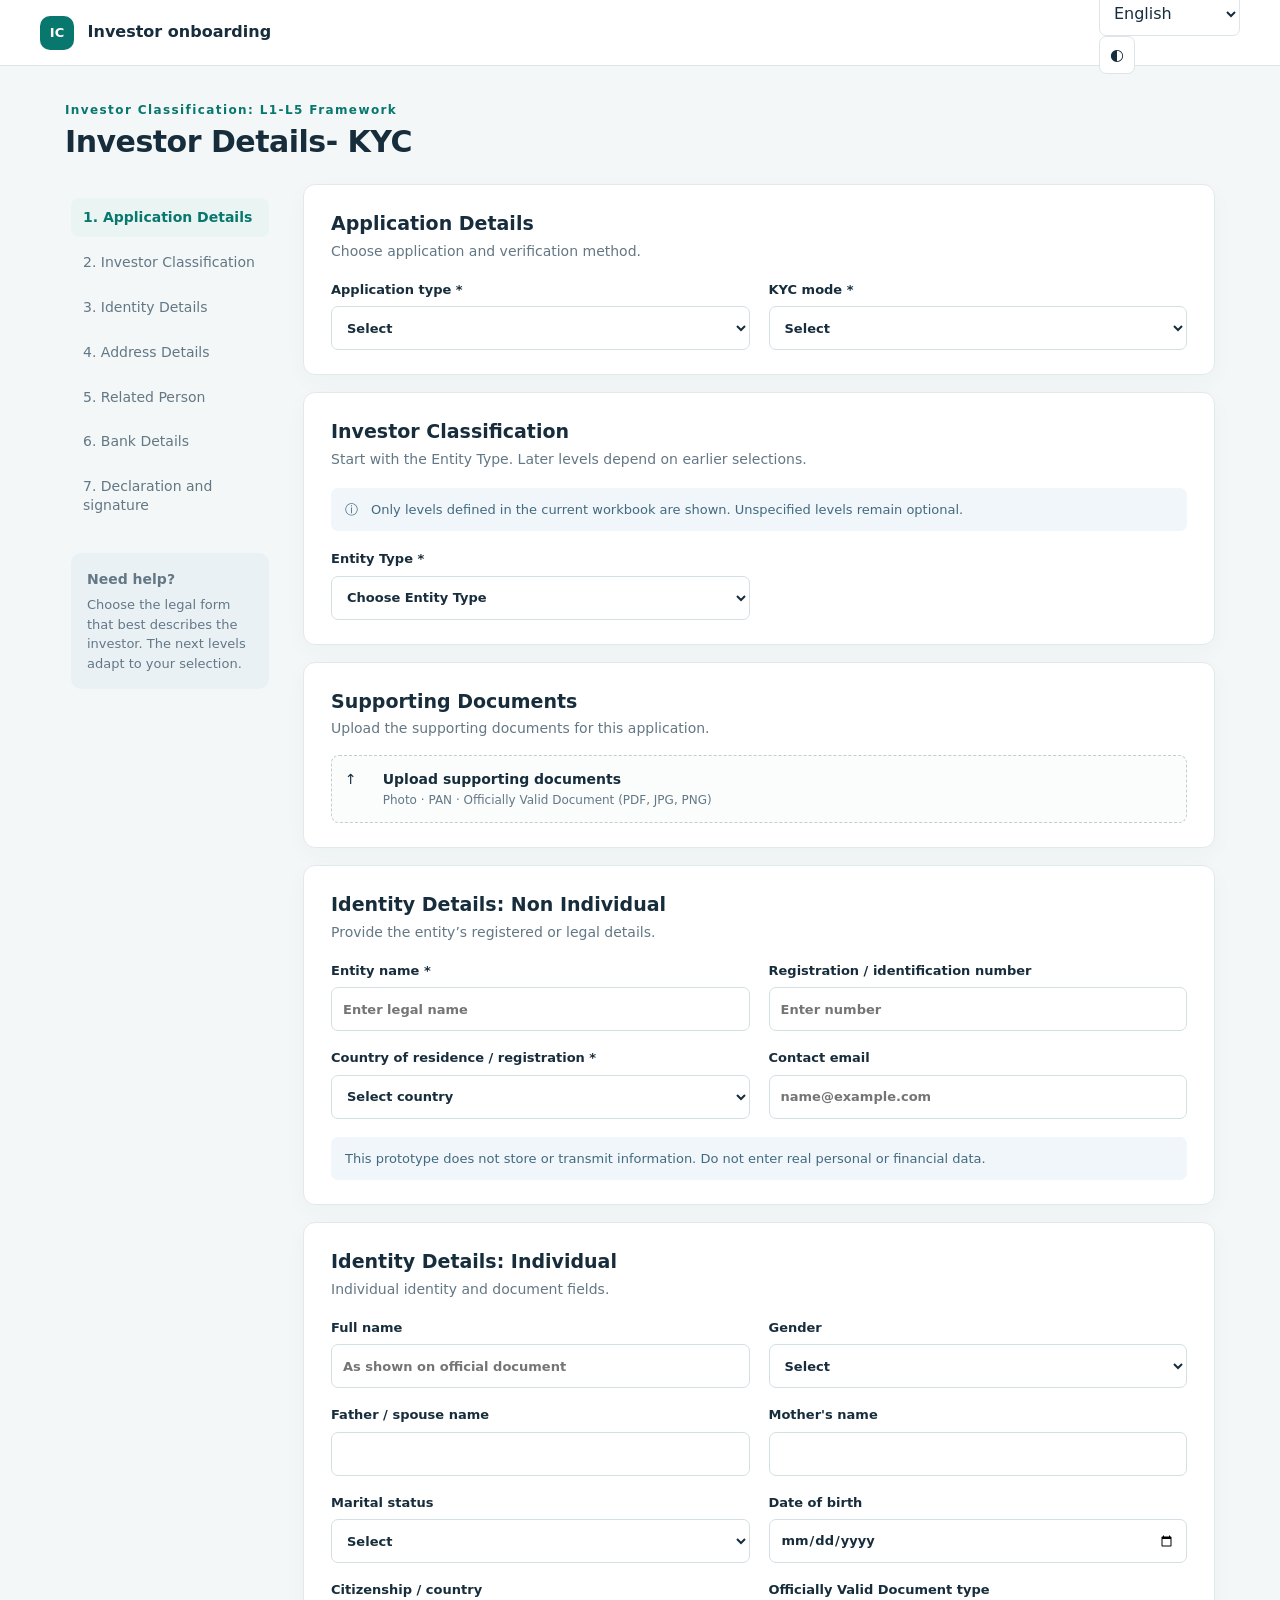
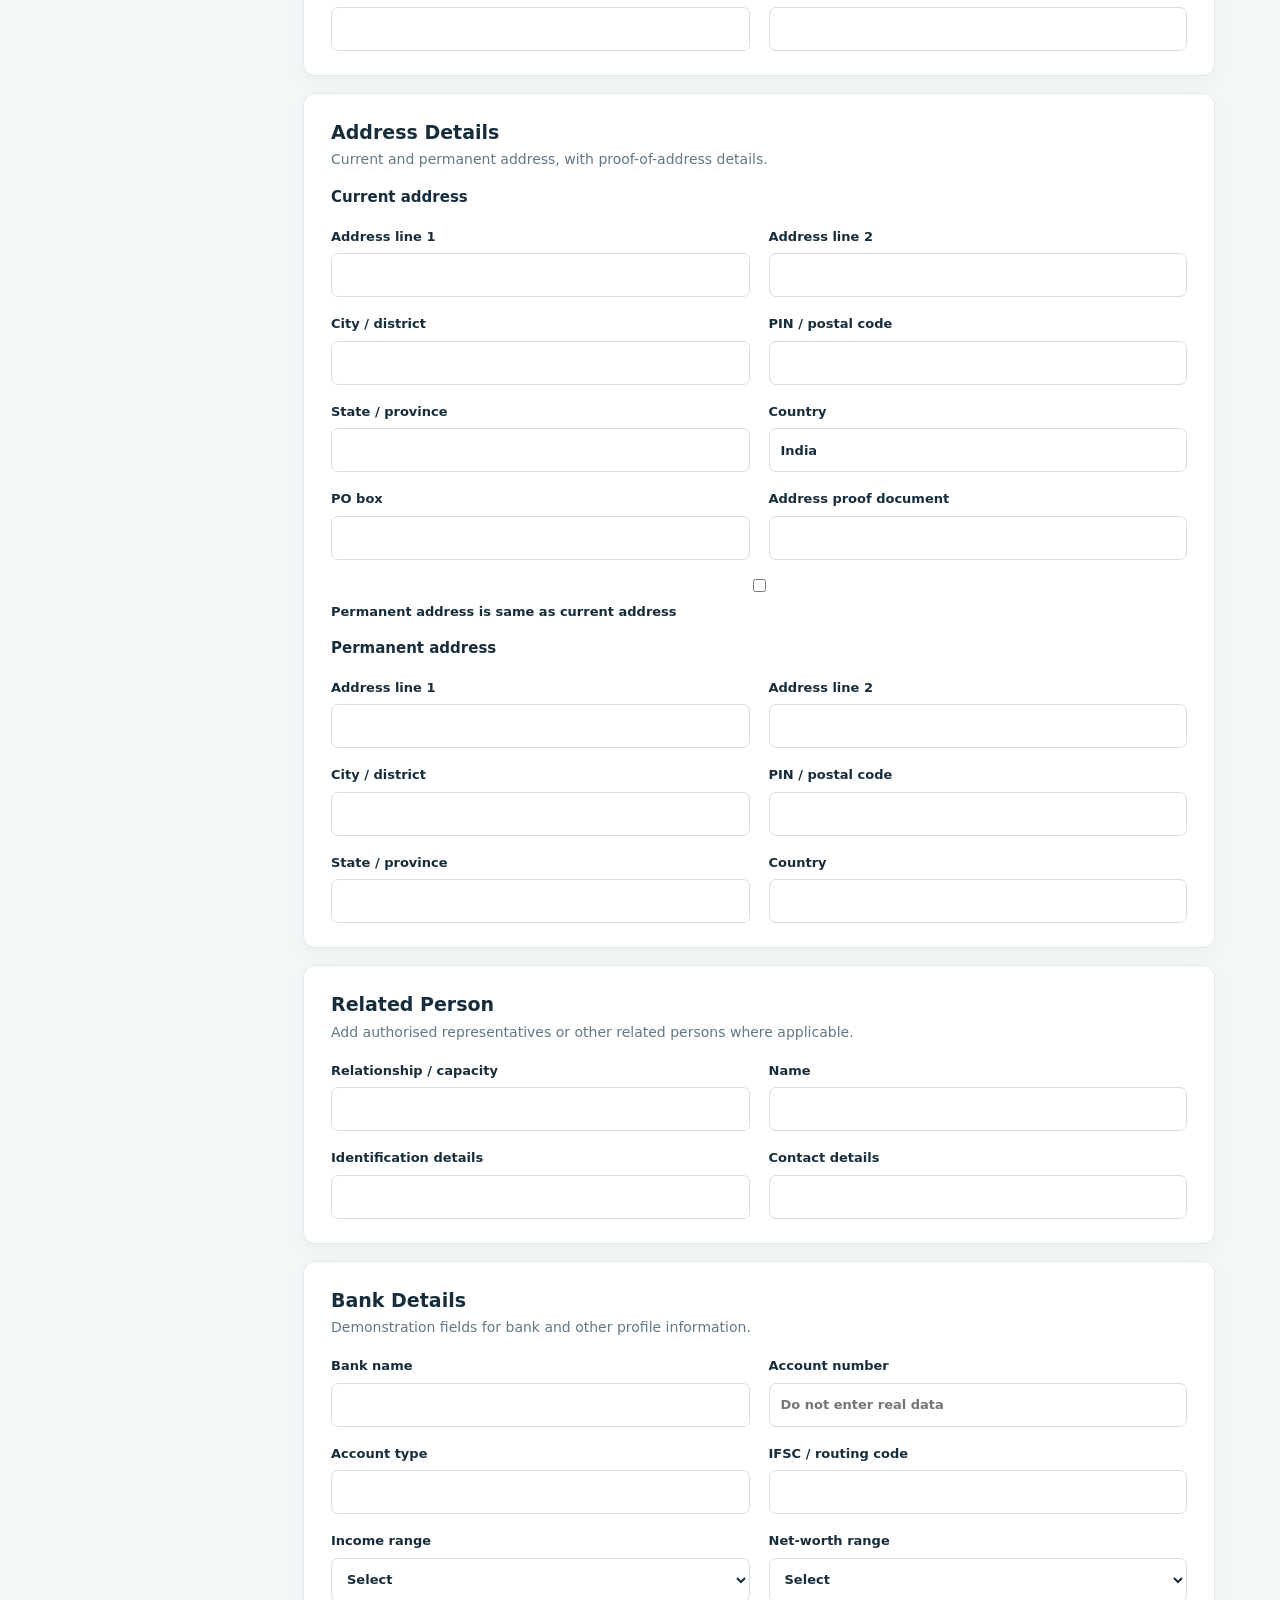
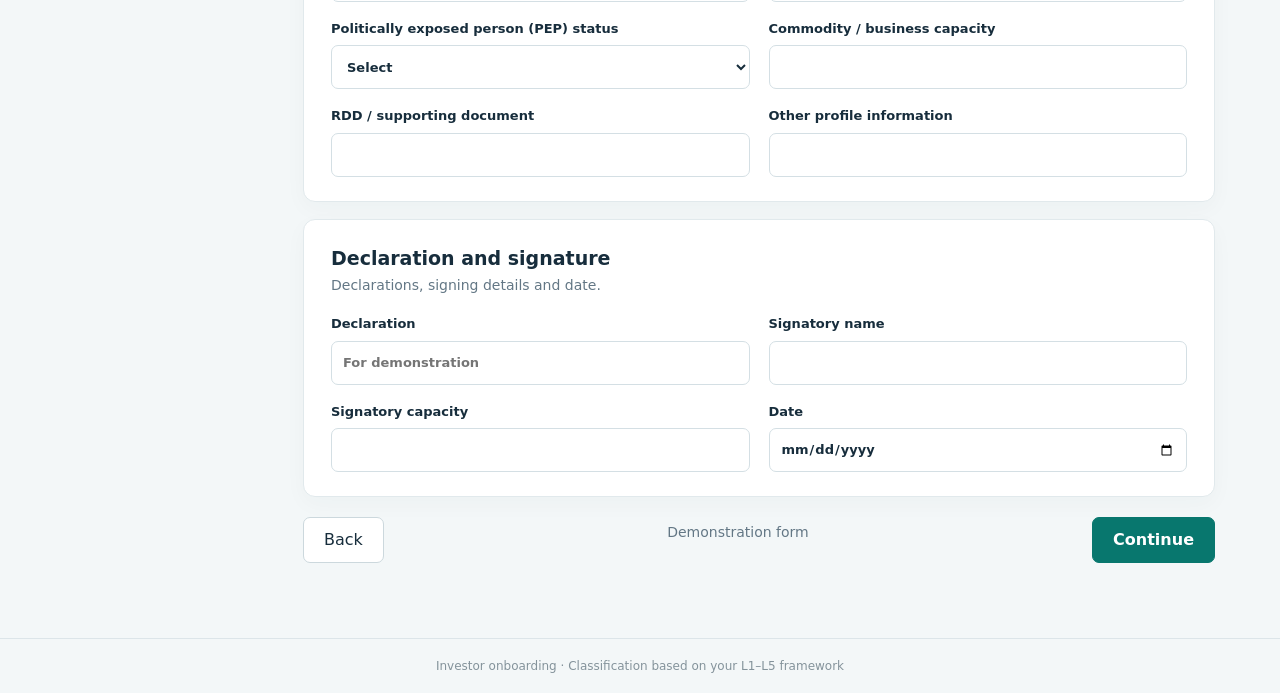
==== investor-classification-form-source/index.html @ a8db3fb0 "Add investor classification form" ====
<!doctype html>
<html lang="en"><head><meta charset="utf-8"><meta name="viewport" content="width=device-width,initial-scale=1"><title>Investor onboarding</title><link rel="stylesheet" href="style.css"></head>
<body><header><b><i>IC</i> Investor onboarding</b><span><select aria-label="Language"><option>English</option><option>Hindi</option></select> <button id="theme">◐</button></span></header><main><p class="eyebrow">Investor Classification: L1-L5 Framework</p><h1>Investor Details- KYC</h1><div class="layout"><aside><nav aria-label="Form sections"><a href="#application-details" class="chosen">1. Application Details</a><a href="#investor-classification">2. Investor Classification</a><a href="#identity-details">3. Identity Details</a><a href="#address-details">4. Address Details</a><a href="#related-person">5. Related Person</a><a href="#bank-details">6. Bank Details</a><a href="#declaration">7. Declaration and signature</a></nav><div class="help"><b>Need help?</b><p>Choose the legal form that best describes the investor. The next levels adapt to your selection.</p></div></aside>
<form id="form"><section id="application-details"><h2>Application Details</h2><p class="muted">Choose application and verification method.</p><div class="grid"><label>Application type *<select required><option value="">Select</option><option>New registration</option><option>Update</option><option>Re-KYC</option></select></label><label>KYC mode *<select required><option value="">Select</option><option>Digital KYC</option><option>Physical KYC</option><option>Video KYC</option></select></label></div></section>
<section id="investor-classification"><h2>Investor Classification</h2><p class="muted">Start with the Entity Type. Later levels depend on earlier selections.</p><div class="notice">ⓘ　Only levels defined in the current workbook are shown. Unspecified levels remain optional.</div><div id="levels" class="grid"></div><div id="note" class="note hidden"></div><div id="extra" class="extra hidden"><h3>Additional information <small>Captured outside the L1–L5 classification</small></h3><div id="extras" class="grid"></div></div></section>
<section id="additional-information"><h2>Supporting Documents</h2><p class="muted">Upload the supporting documents for this application.</p><div class="upload">↑　<b>Upload supporting documents</b><span>Photo · PAN · Officially Valid Document (PDF, JPG, PNG)</span><input type="file" multiple aria-label="Upload supporting documents"></div></section>
<section id="identity-details"><h2>Identity Details: Non Individual</h2><p class="muted">Provide the entity’s registered or legal details.</p><div class="grid"><label>Entity name *<input required placeholder="Enter legal name"></label><label>Registration / identification number<input placeholder="Enter number"></label><label>Country of residence / registration *<select required><option value="">Select country</option><option>India</option><option>Other</option></select></label><label>Contact email<input type="email" placeholder="name@example.com"></label></div><div class="notice">This prototype does not store or transmit information. Do not enter real personal or financial data.</div></section>
<section id="identity-individual"><h2>Identity Details: Individual</h2><p class="muted">Individual identity and document fields.</p><div class="grid"><label>Full name<input placeholder="As shown on official document"></label><label>Gender<select><option>Select</option><option>Female</option><option>Male</option><option>Other</option></select></label><label>Father / spouse name<input></label><label>Mother's name<input></label><label>Marital status<select><option>Select</option><option>Single</option><option>Married</option><option>Other</option></select></label><label>Date of birth<input type="date"></label><label>Citizenship / country<input></label><label>Officially Valid Document type<input></label></div></section>
<section id="address-details"><h2>Address Details</h2><p class="muted">Current and permanent address, with proof-of-address details.</p><h3>Current address</h3><div class="grid"><label>Address line 1<input></label><label>Address line 2<input></label><label>City / district<input></label><label>PIN / postal code<input inputmode="numeric"></label><label>State / province<input></label><label>Country<input value="India"></label><label>PO box<input></label><label>Address proof document<input></label></div><p><label><input type="checkbox" style="width:auto;height:auto"> Permanent address is same as current address</label></p><h3>Permanent address</h3><div class="grid"><label>Address line 1<input></label><label>Address line 2<input></label><label>City / district<input></label><label>PIN / postal code<input inputmode="numeric"></label><label>State / province<input></label><label>Country<input></label></div></section>
<section id="related-person"><h2>Related Person</h2><p class="muted">Add authorised representatives or other related persons where applicable.</p><div class="grid"><label>Relationship / capacity<input></label><label>Name<input></label><label>Identification details<input></label><label>Contact details<input></label></div></section>
<section id="bank-details"><h2>Bank Details</h2><p class="muted">Demonstration fields for bank and other profile information.</p><div class="grid"><label>Bank name<input></label><label>Account number<input placeholder="Do not enter real data"></label><label>Account type<input></label><label>IFSC / routing code<input></label><label>Income range<select><option>Select</option><option>Not provided</option></select></label><label>Net-worth range<select><option>Select</option><option>Not provided</option></select></label><label>Politically exposed person (PEP) status<select><option>Select</option><option>Yes</option><option>No</option></select></label><label>Commodity / business capacity<input></label><label>RDD / supporting document<input></label><label>Other profile information<input></label></div></section>
<section id="declaration"><h2>Declaration and signature</h2><p class="muted">Declarations, signing details and date.</p><div class="grid"><label>Declaration<input placeholder="For demonstration"></label><label>Signatory name<input></label><label>Signatory capacity<input></label><label>Date<input type="date"></label></div></section><div class="actions"><button type="button">Back</button><span class="muted">Demonstration form</span><button class="primary">Continue</button></div><div id="feedback" class="feedback hidden" role="status"></div></form></div></main><footer>Investor onboarding · Classification based on your L1–L5 framework</footer><script src="app.js"></script></body></html>
---- investor-classification-form-source/style.css ----
:root{--ink:#172d3c;--muted:#637785;--line:#dce5e9;--paper:#f3f7f8;--white:#fff;--teal:#08776e;--pale:#eaf5f3;--blue:#eaf1f8}*{box-sizing:border-box}body{margin:0;background:var(--paper);color:var(--ink);font:16px/1.5 Inter,system-ui,Segoe UI,sans-serif}header{height:66px;background:var(--white);border-bottom:1px solid var(--line);padding:0 max(calc((100vw - 1200px)/2),25px);display:flex;justify-content:space-between;align-items:center}header i{display:inline-grid;place-items:center;width:34px;height:34px;margin-right:8px;border-radius:10px;background:var(--teal);color:white;font-style:normal;font-size:13px}button,select,input{font:inherit}header button,header select{background:white;border:1px solid var(--line);border-radius:7px;padding:6px 10px;color:var(--ink)}main{max-width:1200px;margin:35px auto 55px;padding:0 25px}.eyebrow{font-size:12px;font-weight:750;letter-spacing:1.4px;color:var(--teal);margin:0 0 5px}h1{font-size:30px;line-height:1.2;margin:0 0 6px;letter-spacing:-.5px}.muted{color:var(--muted);font-size:14px;margin:0 0 16px}.steps{border-bottom:1px solid var(--line);padding:18px 0;color:var(--teal);font-size:14px;font-weight:650}.layout{display:grid;grid-template-columns:210px minmax(0,1fr);gap:28px;margin-top:24px}aside{padding:14px 6px;position:sticky;top:20px;height:max-content;color:var(--muted);font-size:14px}aside small{font-size:11px;letter-spacing:1px}aside p{padding:8px 12px}.chosen{background:var(--pale);border-radius:8px;color:var(--teal);font-weight:700}.help{margin-top:28px;padding:16px;background:#eaf1f5;border-radius:10px}.help p{padding:0;margin:5px 0 0;font-size:13px}form{min-width:0}section{background:var(--white);border:1px solid #e1e9ec;border-radius:12px;padding:24px 27px;margin-bottom:17px;box-shadow:0 7px 22px #203f4c08}h2{font-size:19px;margin:0 0 3px}h3{font-size:15px;margin:0 0 16px}.badge{float:right;color:var(--teal);background:var(--pale);padding:5px 9px;border-radius:20px;font-size:11px}.grid{display:grid;grid-template-columns:1fr 1fr;gap:17px 19px;margin-top:18px}label{display:flex;flex-direction:column;gap:7px;font-size:13px;font-weight:650}input,select{width:100%;height:44px;border:1px solid #d4dfe4;border-radius:7px;padding:0 11px;background:#fff;color:var(--ink);outline:none}input:focus,select:focus{border-color:#3c9f94;box-shadow:0 0 0 3px #08776e18}.upload{position:relative;display:grid;grid-template-columns:auto 1fr;gap:1px 12px;align-items:center;padding:13px;border:1px dashed #bdcfd5;border-radius:8px;margin-top:18px;background:#fbfdfd;font-size:14px}.upload span{grid-column:2;font-size:12px;color:var(--muted)}.upload input{position:absolute;inset:0;opacity:0;cursor:pointer;height:100%}.notice{background:#f0f6fa;color:#426a7f;border-radius:7px;padding:12px 14px;margin-top:18px;font-size:13px}.note{margin-top:15px;background:#f6f9fa;border-radius:7px;padding:11px 13px;font-size:13px;color:var(--muted)}.extra{border-top:1px solid var(--line);margin-top:20px;padding-top:18px}.extra h3 small{display:block;color:var(--muted);font-weight:400;font-size:12px}.hidden{display:none!important}details summary{cursor:pointer;font-weight:700}details .grid{margin-top:18px}.actions{display:flex;justify-content:space-between;align-items:center;margin:20px 0}.actions button{border:1px solid #ccd8dd;background:white;border-radius:7px;padding:10px 20px;color:var(--ink);cursor:pointer}.actions .primary{background:var(--teal);border-color:var(--teal);color:white;font-weight:650}.feedback{padding:12px 14px;border-radius:7px;background:#e8f5ed;color:#256642}.radiolevel{grid-column:1/-1;border:1px solid var(--line);border-radius:8px;padding:14px 16px;min-width:0}.radiolevel legend{font-size:13px;font-weight:700;padding:0 6px}.radiochoice{display:flex;flex-direction:row;align-items:center;gap:8px;margin:7px 0;font-weight:500}.radiochoice input{width:16px;height:16px;margin:0}footer{text-align:center;border-top:1px solid var(--line);padding:18px;color:#84939b;font-size:12px}body.dark{--ink:#e6eef2;--muted:#a5b5bd;--line:#35464f;--paper:#14232a;--white:#1c2d35;--pale:#203e3b;--blue:#263b4b}body.dark input,body.dark select,body.dark header button,body.dark header select,body.dark .actions button{background:#192a32;color:var(--ink);border-color:#435761}body.dark .help,body.dark .notice,body.dark .note{background:#21343d;color:#b8cbd2}@media(max-width:850px){main{margin-top:25px}.layout{grid-template-columns:1fr}aside{display:none}.steps{white-space:nowrap;overflow:auto}}@media(max-width:580px){main{padding:0 13px}.grid{grid-template-columns:1fr}section{padding:20px}.badge{float:none;display:inline-block;margin:8px 0 0}.actions span{display:none}}
html{scroll-behavior:smooth}section[id]{scroll-margin-top:18px}aside nav{display:grid;gap:6px}aside nav a{display:block;text-decoration:none;color:var(--muted);padding:10px 12px;border-radius:8px;font-size:14px;line-height:1.35}aside nav a:hover{background:#eaf1f5;color:var(--teal)}aside nav a.chosen{background:var(--pale);color:var(--teal);font-weight:700}#additional-information .upload{margin-top:12px}@media(max-width:850px){aside{display:block;position:static;padding:0;margin-bottom:8px}aside nav{display:flex;gap:7px;overflow-x:auto;white-space:nowrap;padding:2px 0 9px}aside nav a{flex:0 0 auto;min-width:max-content;padding:8px 11px}.help{display:none}}
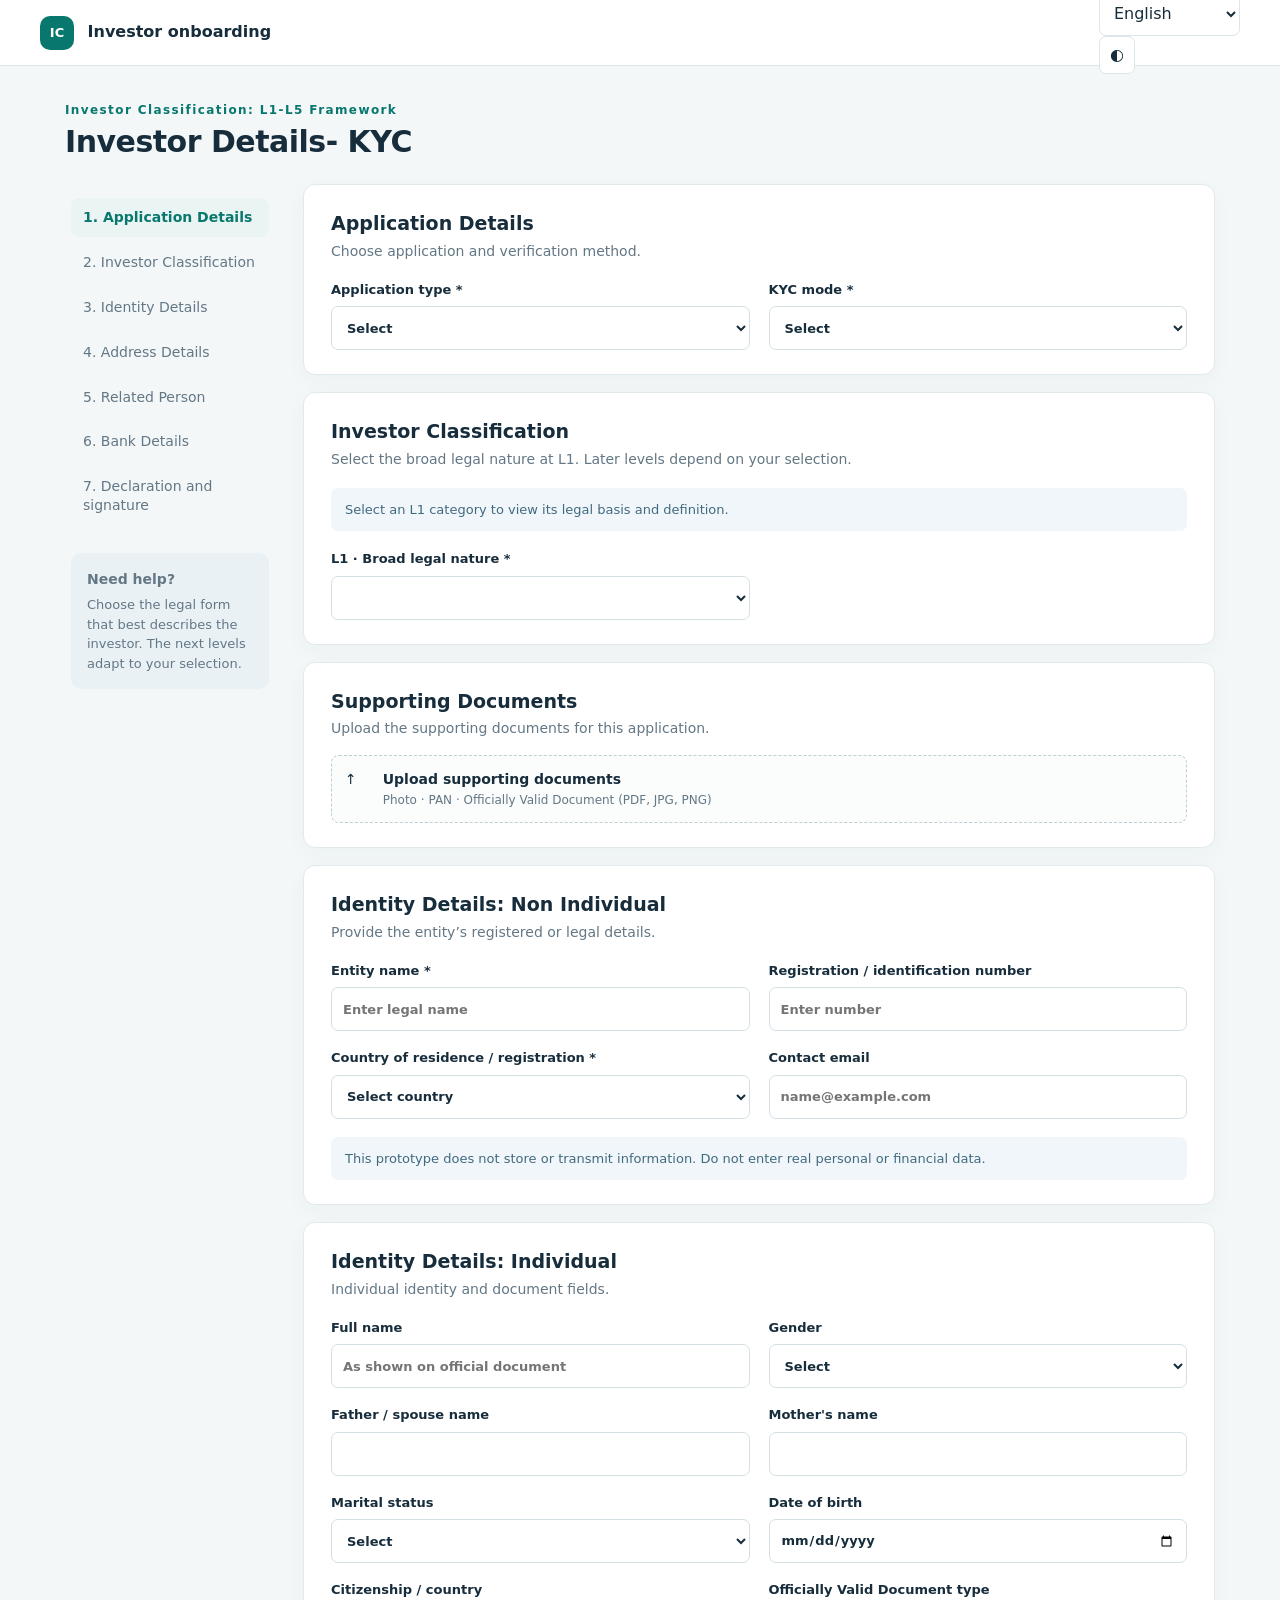
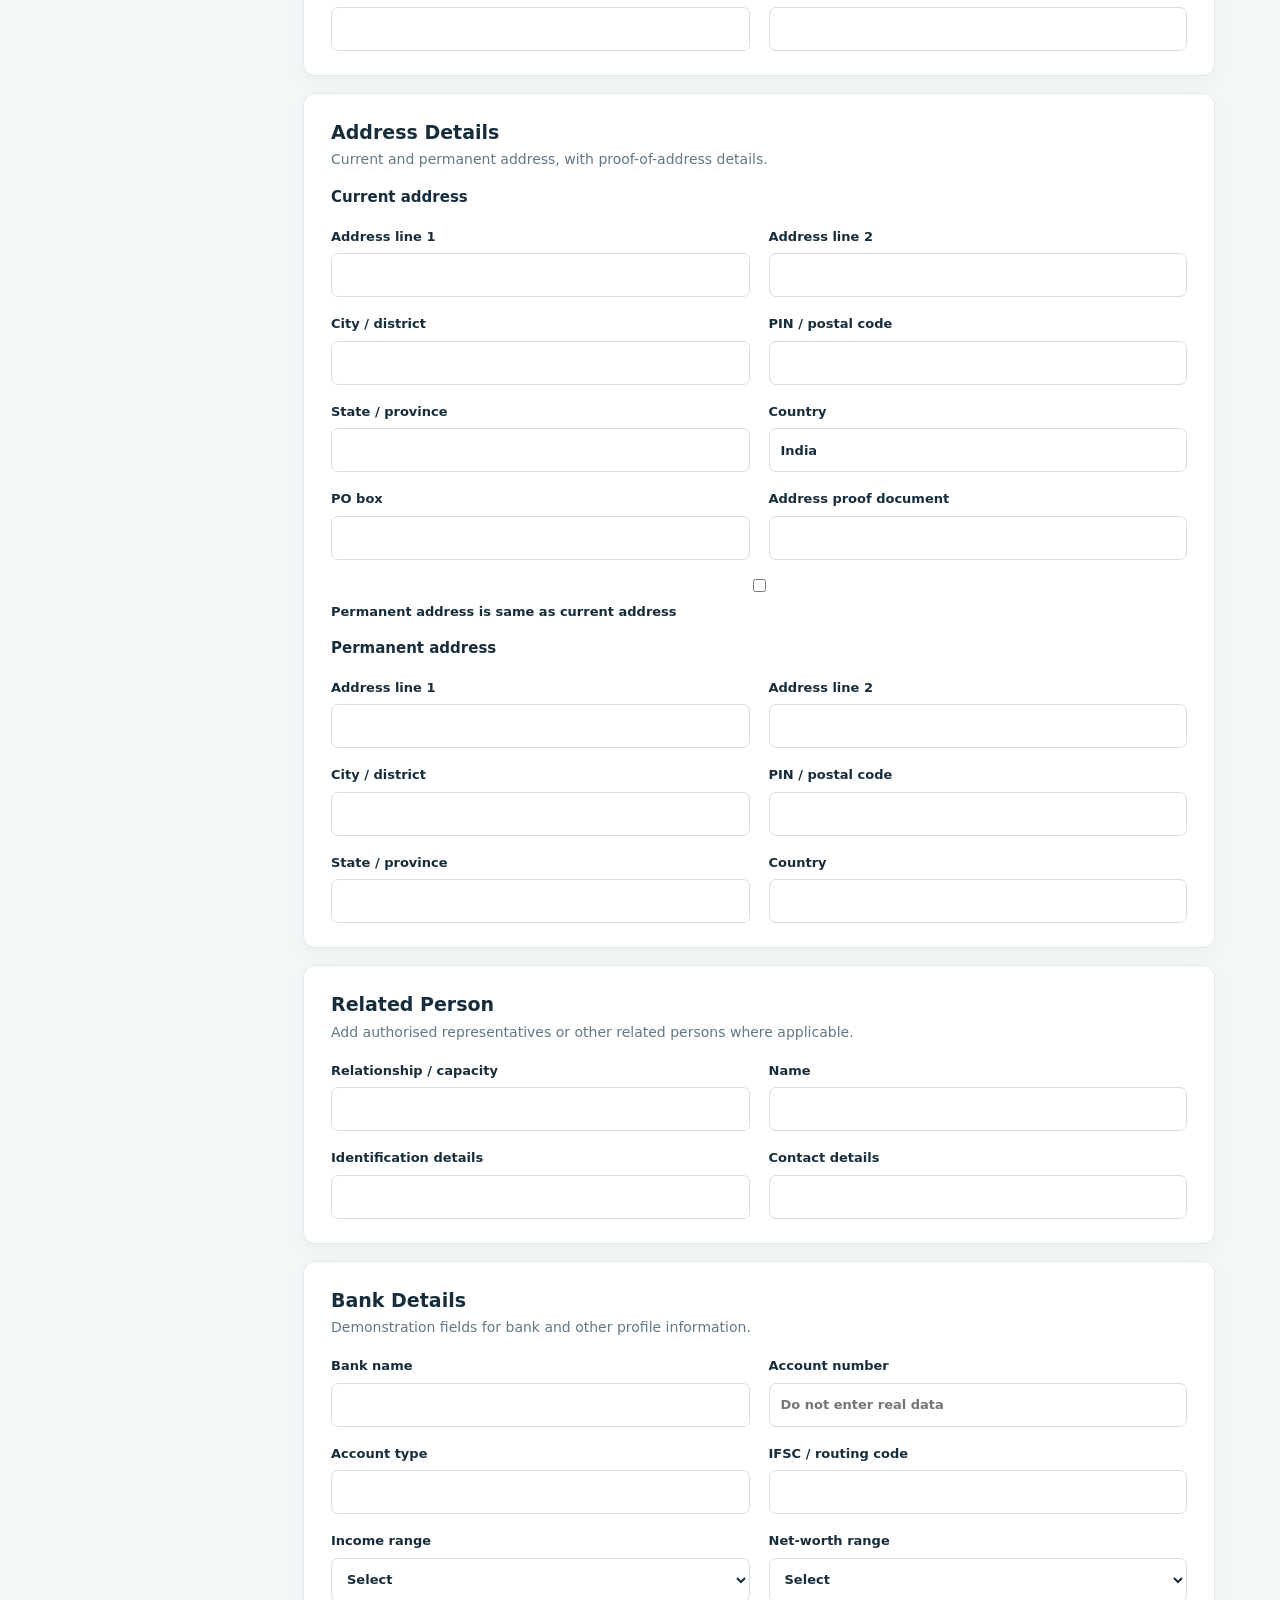
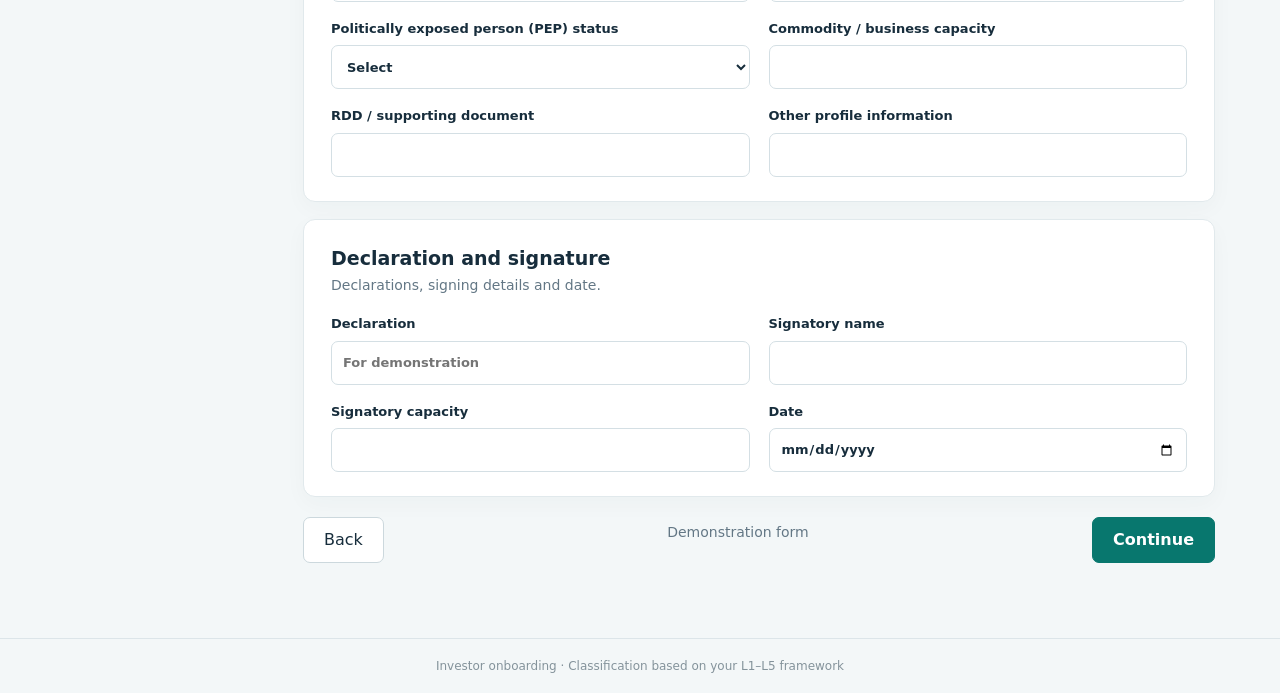
==== commit 4bdac5c1: "Group AOP and BOI under shared L1" ====
--- a/investor-classification-form-source/index.html
+++ b/investor-classification-form-source/index.html
@@ -2,11 +2,11 @@
 <html lang="en"><head><meta charset="utf-8"><meta name="viewport" content="width=device-width,initial-scale=1"><title>Investor onboarding</title><link rel="stylesheet" href="style.css"></head>
 <body><header><b><i>IC</i> Investor onboarding</b><span><select aria-label="Language"><option>English</option><option>Hindi</option></select> <button id="theme">◐</button></span></header><main><p class="eyebrow">Investor Classification: L1-L5 Framework</p><h1>Investor Details- KYC</h1><div class="layout"><aside><nav aria-label="Form sections"><a href="#application-details" class="chosen">1. Application Details</a><a href="#investor-classification">2. Investor Classification</a><a href="#identity-details">3. Identity Details</a><a href="#address-details">4. Address Details</a><a href="#related-person">5. Related Person</a><a href="#bank-details">6. Bank Details</a><a href="#declaration">7. Declaration and signature</a></nav><div class="help"><b>Need help?</b><p>Choose the legal form that best describes the investor. The next levels adapt to your selection.</p></div></aside>
 <form id="form"><section id="application-details"><h2>Application Details</h2><p class="muted">Choose application and verification method.</p><div class="grid"><label>Application type *<select required><option value="">Select</option><option>New registration</option><option>Update</option><option>Re-KYC</option></select></label><label>KYC mode *<select required><option value="">Select</option><option>Digital KYC</option><option>Physical KYC</option><option>Video KYC</option></select></label></div></section>
-<section id="investor-classification"><h2>Investor Classification</h2><p class="muted">Start with the Entity Type. Later levels depend on earlier selections.</p><div class="notice">ⓘ　Only levels defined in the current workbook are shown. Unspecified levels remain optional.</div><div id="levels" class="grid"></div><div id="note" class="note hidden"></div><div id="extra" class="extra hidden"><h3>Additional information <small>Captured outside the L1–L5 classification</small></h3><div id="extras" class="grid"></div></div></section>
+<section id="investor-classification"><h2>Investor Classification</h2><p class="muted">Select the broad legal nature at L1. Later levels depend on your selection.</p><div id="l1Definition" class="notice" role="status">Select an L1 category to view its legal basis and definition.</div><div id="levels" class="grid"></div><div id="note" class="note hidden"></div><div id="extra" class="extra hidden"><h3>Additional information <small>Captured outside the L1–L5 classification</small></h3><div id="extras" class="grid"></div></div></section>
 <section id="additional-information"><h2>Supporting Documents</h2><p class="muted">Upload the supporting documents for this application.</p><div class="upload">↑　<b>Upload supporting documents</b><span>Photo · PAN · Officially Valid Document (PDF, JPG, PNG)</span><input type="file" multiple aria-label="Upload supporting documents"></div></section>
 <section id="identity-details"><h2>Identity Details: Non Individual</h2><p class="muted">Provide the entity’s registered or legal details.</p><div class="grid"><label>Entity name *<input required placeholder="Enter legal name"></label><label>Registration / identification number<input placeholder="Enter number"></label><label>Country of residence / registration *<select required><option value="">Select country</option><option>India</option><option>Other</option></select></label><label>Contact email<input type="email" placeholder="name@example.com"></label></div><div class="notice">This prototype does not store or transmit information. Do not enter real personal or financial data.</div></section>
 <section id="identity-individual"><h2>Identity Details: Individual</h2><p class="muted">Individual identity and document fields.</p><div class="grid"><label>Full name<input placeholder="As shown on official document"></label><label>Gender<select><option>Select</option><option>Female</option><option>Male</option><option>Other</option></select></label><label>Father / spouse name<input></label><label>Mother's name<input></label><label>Marital status<select><option>Select</option><option>Single</option><option>Married</option><option>Other</option></select></label><label>Date of birth<input type="date"></label><label>Citizenship / country<input></label><label>Officially Valid Document type<input></label></div></section>
 <section id="address-details"><h2>Address Details</h2><p class="muted">Current and permanent address, with proof-of-address details.</p><h3>Current address</h3><div class="grid"><label>Address line 1<input></label><label>Address line 2<input></label><label>City / district<input></label><label>PIN / postal code<input inputmode="numeric"></label><label>State / province<input></label><label>Country<input value="India"></label><label>PO box<input></label><label>Address proof document<input></label></div><p><label><input type="checkbox" style="width:auto;height:auto"> Permanent address is same as current address</label></p><h3>Permanent address</h3><div class="grid"><label>Address line 1<input></label><label>Address line 2<input></label><label>City / district<input></label><label>PIN / postal code<input inputmode="numeric"></label><label>State / province<input></label><label>Country<input></label></div></section>
 <section id="related-person"><h2>Related Person</h2><p class="muted">Add authorised representatives or other related persons where applicable.</p><div class="grid"><label>Relationship / capacity<input></label><label>Name<input></label><label>Identification details<input></label><label>Contact details<input></label></div></section>
 <section id="bank-details"><h2>Bank Details</h2><p class="muted">Demonstration fields for bank and other profile information.</p><div class="grid"><label>Bank name<input></label><label>Account number<input placeholder="Do not enter real data"></label><label>Account type<input></label><label>IFSC / routing code<input></label><label>Income range<select><option>Select</option><option>Not provided</option></select></label><label>Net-worth range<select><option>Select</option><option>Not provided</option></select></label><label>Politically exposed person (PEP) status<select><option>Select</option><option>Yes</option><option>No</option></select></label><label>Commodity / business capacity<input></label><label>RDD / supporting document<input></label><label>Other profile information<input></label></div></section>
-<section id="declaration"><h2>Declaration and signature</h2><p class="muted">Declarations, signing details and date.</p><div class="grid"><label>Declaration<input placeholder="For demonstration"></label><label>Signatory name<input></label><label>Signatory capacity<input></label><label>Date<input type="date"></label></div></section><div class="actions"><button type="button">Back</button><span class="muted">Demonstration form</span><button class="primary">Continue</button></div><div id="feedback" class="feedback hidden" role="status"></div></form></div></main><footer>Investor onboarding · Classification based on your L1–L5 framework</footer><script src="app.js"></script></body></html>
+<section id="declaration"><h2>Declaration and signature</h2><p class="muted">Declarations, signing details and date.</p><div class="grid"><label>Declaration<input placeholder="For demonstration"></label><label>Signatory name<input></label><label>Signatory capacity<input></label><label>Date<input type="date"></label></div></section><div class="actions"><button type="button">Back</button><span class="muted">Demonstration form</span><button class="primary">Continue</button></div><div id="feedback" class="feedback hidden" role="status"></div></form></div></main><footer>Investor onboarding · Classification based on your L1–L5 framework</footer><script src="app.js?v=aopboi-radio-20261126"></script></body></html>
